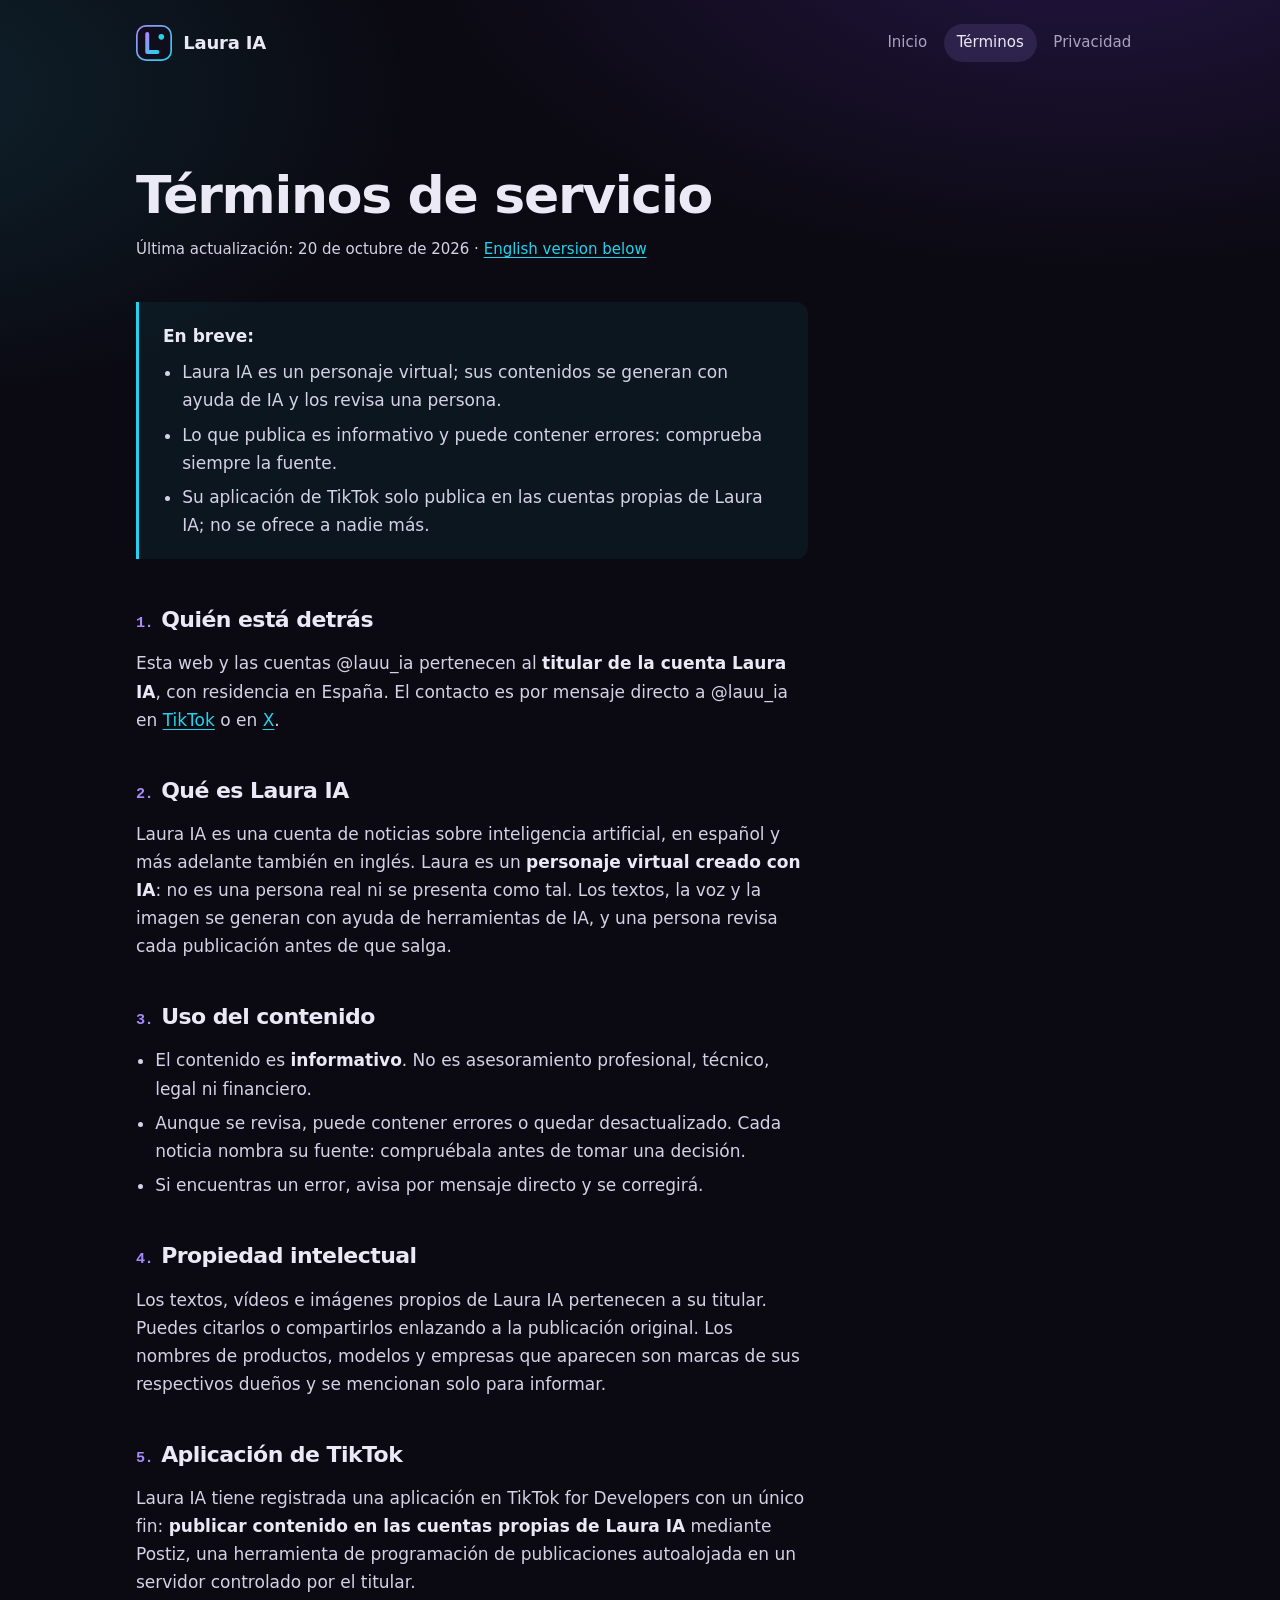
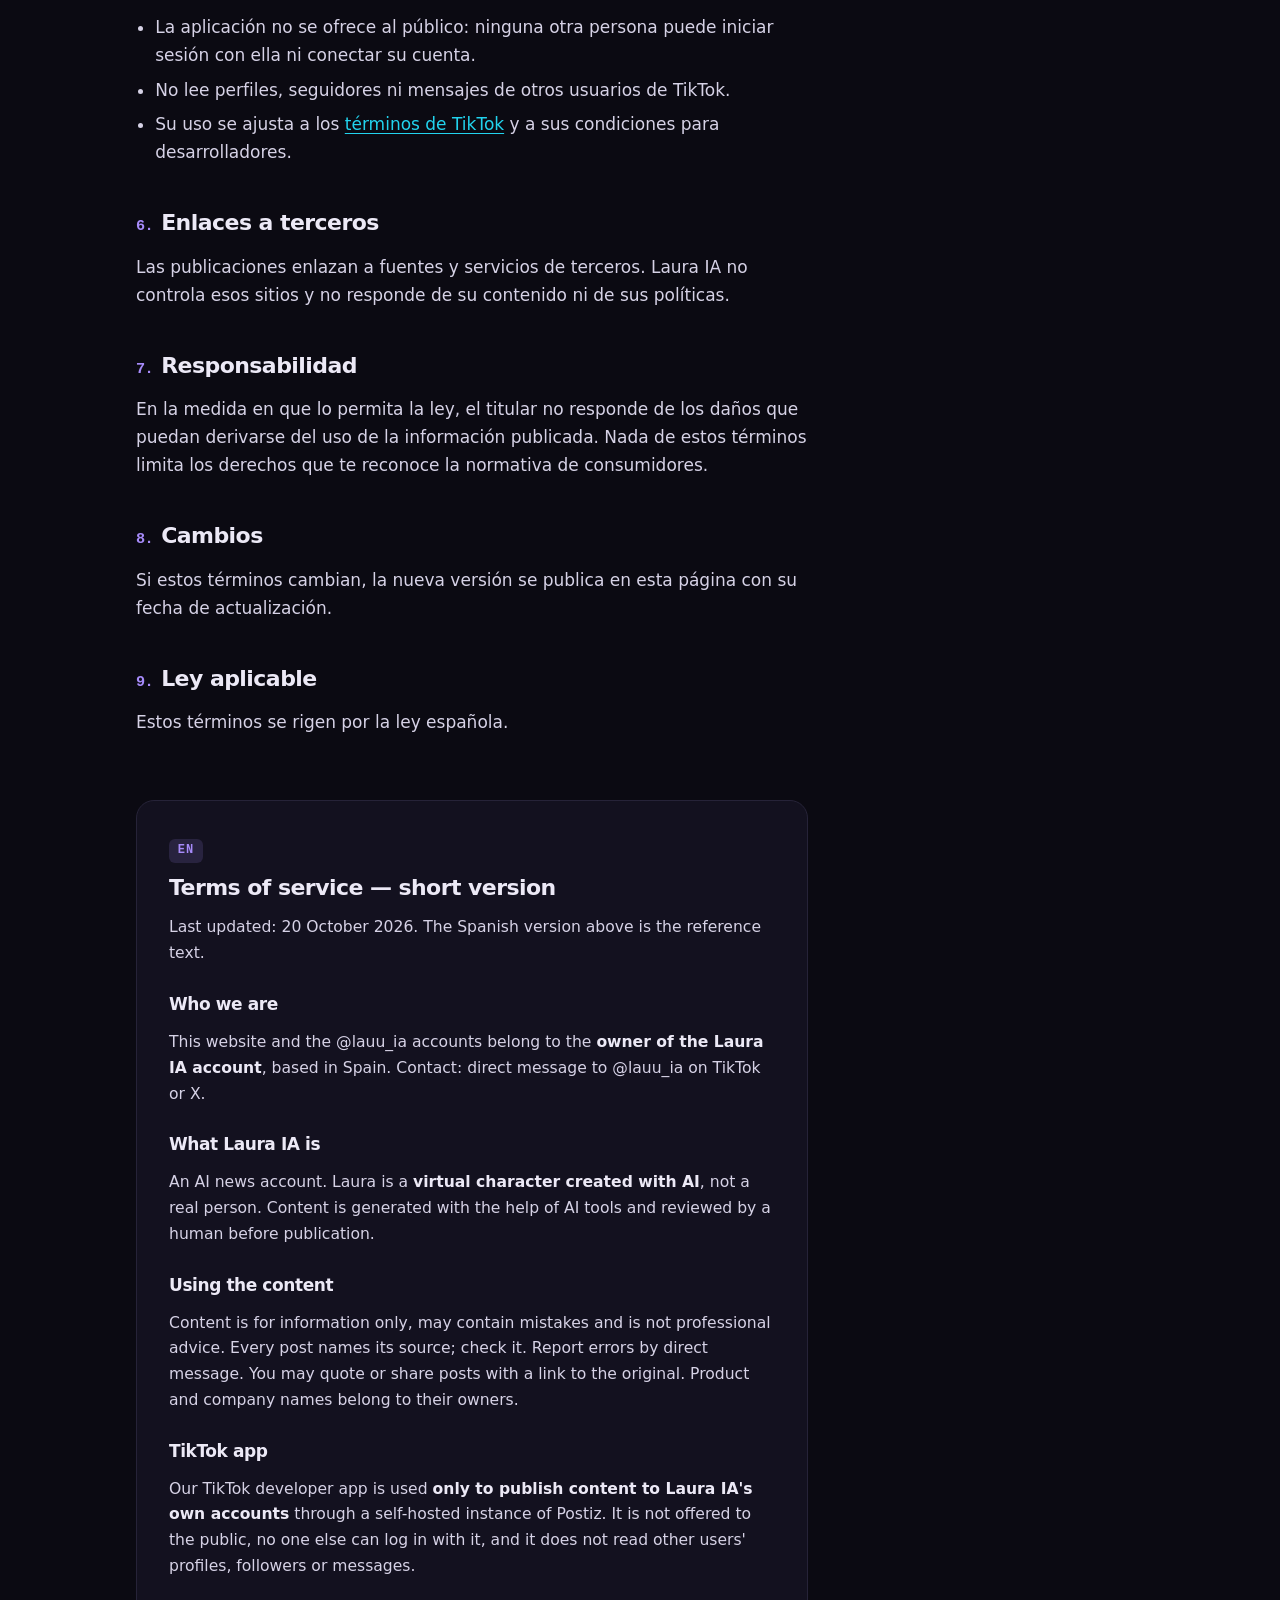
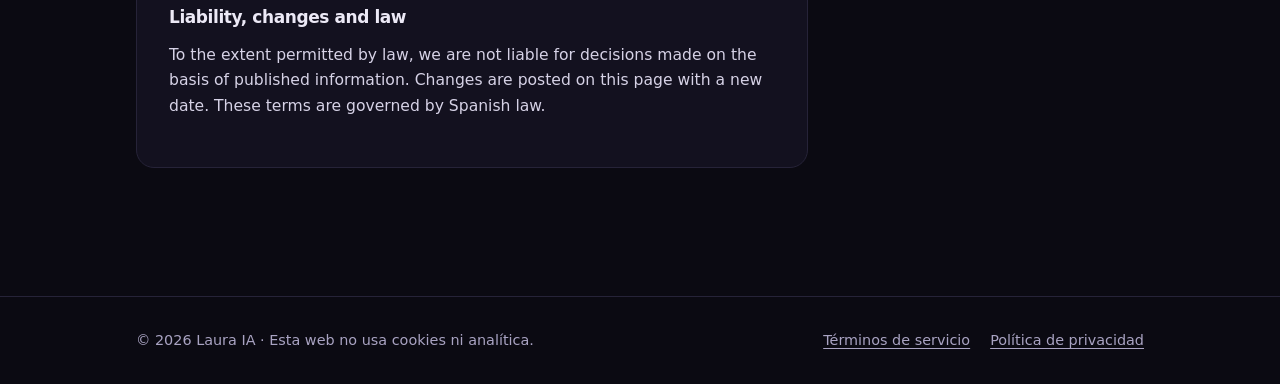
==== terminos/index.html @ e36b6e1d "Web pública de Laura IA: portada, términos y privacidad Sitio estático (HTML y CSS, sin build ni rec" ====
<!DOCTYPE html>
<html lang="es">
<head>
  <meta charset="utf-8">
  <meta name="viewport" content="width=device-width, initial-scale=1">
  <title>Términos de servicio — Laura IA</title>
  <meta name="description" content="Términos de servicio de Laura IA, cuenta de noticias de inteligencia artificial, y de su aplicación de TikTok.">
  <meta name="theme-color" content="#0b0a12">
  <link rel="icon" href="../assets/marca.svg" type="image/svg+xml">
  <link rel="stylesheet" href="../assets/estilo.css">
</head>
<body>
  <a class="saltar" href="#contenido">Saltar al contenido</a>

  <header class="contenedor cabecera">
    <a class="marca" href="../"><img src="../assets/marca.svg" alt="" width="36" height="36">Laura IA</a>
    <nav class="nav" aria-label="Principal">
      <a href="../">Inicio</a>
      <a href="./" aria-current="page">Términos</a>
      <a href="../privacidad/">Privacidad</a>
    </nav>
  </header>

  <main id="contenido" class="contenedor legal">
    <h1>Términos de servicio</h1>
    <p class="fecha">Última actualización: 20 de octubre de 2026 · <a href="#english">English version below</a></p>

    <div class="resumen">
      <p><strong>En breve:</strong></p>
      <ul>
        <li>Laura IA es un personaje virtual; sus contenidos se generan con ayuda de IA y los revisa una persona.</li>
        <li>Lo que publica es informativo y puede contener errores: comprueba siempre la fuente.</li>
        <li>Su aplicación de TikTok solo publica en las cuentas propias de Laura IA; no se ofrece a nadie más.</li>
      </ul>
    </div>

    <h2 id="titular"><span class="num">1.</span>Quién está detrás</h2>
    <p>Esta web y las cuentas @lauu_ia pertenecen al <strong>titular de la cuenta Laura IA</strong>, con residencia en España. El contacto es por mensaje directo a @lauu_ia en <a href="https://www.tiktok.com/@lauu_ia">TikTok</a> o en <a href="https://x.com/lauu_ia">X</a>.</p>

    <h2 id="que-es"><span class="num">2.</span>Qué es Laura IA</h2>
    <p>Laura IA es una cuenta de noticias sobre inteligencia artificial, en español y más adelante también en inglés. Laura es un <strong>personaje virtual creado con IA</strong>: no es una persona real ni se presenta como tal. Los textos, la voz y la imagen se generan con ayuda de herramientas de IA, y una persona revisa cada publicación antes de que salga.</p>

    <h2 id="contenido-uso"><span class="num">3.</span>Uso del contenido</h2>
    <ul>
      <li>El contenido es <strong>informativo</strong>. No es asesoramiento profesional, técnico, legal ni financiero.</li>
      <li>Aunque se revisa, puede contener errores o quedar desactualizado. Cada noticia nombra su fuente: compruébala antes de tomar una decisión.</li>
      <li>Si encuentras un error, avisa por mensaje directo y se corregirá.</li>
    </ul>

    <h2 id="propiedad"><span class="num">4.</span>Propiedad intelectual</h2>
    <p>Los textos, vídeos e imágenes propios de Laura IA pertenecen a su titular. Puedes citarlos o compartirlos enlazando a la publicación original. Los nombres de productos, modelos y empresas que aparecen son marcas de sus respectivos dueños y se mencionan solo para informar.</p>

    <h2 id="tiktok"><span class="num">5.</span>Aplicación de TikTok</h2>
    <p>Laura IA tiene registrada una aplicación en TikTok for Developers con un único fin: <strong>publicar contenido en las cuentas propias de Laura IA</strong> mediante Postiz, una herramienta de programación de publicaciones autoalojada en un servidor controlado por el titular.</p>
    <ul>
      <li>La aplicación no se ofrece al público: ninguna otra persona puede iniciar sesión con ella ni conectar su cuenta.</li>
      <li>No lee perfiles, seguidores ni mensajes de otros usuarios de TikTok.</li>
      <li>Su uso se ajusta a los <a href="https://www.tiktok.com/legal/page/global/terms-of-service/en">términos de TikTok</a> y a sus condiciones para desarrolladores.</li>
    </ul>

    <h2 id="enlaces"><span class="num">6.</span>Enlaces a terceros</h2>
    <p>Las publicaciones enlazan a fuentes y servicios de terceros. Laura IA no controla esos sitios y no responde de su contenido ni de sus políticas.</p>

    <h2 id="responsabilidad"><span class="num">7.</span>Responsabilidad</h2>
    <p>En la medida en que lo permita la ley, el titular no responde de los daños que puedan derivarse del uso de la información publicada. Nada de estos términos limita los derechos que te reconoce la normativa de consumidores.</p>

    <h2 id="cambios"><span class="num">8.</span>Cambios</h2>
    <p>Si estos términos cambian, la nueva versión se publica en esta página con su fecha de actualización.</p>

    <h2 id="ley"><span class="num">9.</span>Ley aplicable</h2>
    <p>Estos términos se rigen por la ley española.</p>

    <section class="ingles" lang="en" aria-labelledby="english">
      <span class="etiqueta">EN</span>
      <h2 id="english">Terms of service — short version</h2>
      <p>Last updated: 20 October 2026. The Spanish version above is the reference text.</p>
      <h3>Who we are</h3>
      <p>This website and the @lauu_ia accounts belong to the <strong>owner of the Laura IA account</strong>, based in Spain. Contact: direct message to @lauu_ia on TikTok or X.</p>
      <h3>What Laura IA is</h3>
      <p>An AI news account. Laura is a <strong>virtual character created with AI</strong>, not a real person. Content is generated with the help of AI tools and reviewed by a human before publication.</p>
      <h3>Using the content</h3>
      <p>Content is for information only, may contain mistakes and is not professional advice. Every post names its source; check it. Report errors by direct message. You may quote or share posts with a link to the original. Product and company names belong to their owners.</p>
      <h3>TikTok app</h3>
      <p>Our TikTok developer app is used <strong>only to publish content to Laura IA's own accounts</strong> through a self-hosted instance of Postiz. It is not offered to the public, no one else can log in with it, and it does not read other users' profiles, followers or messages.</p>
      <h3>Liability, changes and law</h3>
      <p>To the extent permitted by law, we are not liable for decisions made on the basis of published information. Changes are posted on this page with a new date. These terms are governed by Spanish law.</p>
    </section>
  </main>

  <footer class="pie">
    <div class="contenedor">
      <p>© 2026 Laura IA · Esta web no usa cookies ni analítica.</p>
      <nav aria-label="Legal">
        <a href="./">Términos de servicio</a>
        <a href="../privacidad/">Política de privacidad</a>
      </nav>
    </div>
  </footer>
</body>
</html>
---- assets/estilo.css ----
/* Laura IA — hoja única, sin dependencias ni fuentes externas */

:root {
  color-scheme: dark;
  --fondo: #0b0a12;
  --fondo-alto: #13111f;
  --borde: #262338;
  --texto: #ece9f6;
  --texto-suave: #a9a3c2;
  --violeta: #a78bfa;
  --violeta-hondo: #7c3aed;
  --cian: #22d3ee;
  --degradado: linear-gradient(120deg, var(--violeta) 0%, var(--cian) 100%);
  --radio: 18px;
  --ancho: 68rem;
  --lectura: 42rem;
  --sans: ui-sans-serif, system-ui, -apple-system, "Segoe UI", Roboto, "Helvetica Neue", Arial, sans-serif;
  --mono: ui-monospace, "SF Mono", "Cascadia Code", "Roboto Mono", Menlo, Consolas, monospace;
}

*, *::before, *::after { box-sizing: border-box; }

html { -webkit-text-size-adjust: 100%; text-size-adjust: 100%; }

body {
  margin: 0;
  min-height: 100vh;
  display: flex;
  flex-direction: column;
  background:
    radial-gradient(60rem 32rem at 85% -10%, rgb(124 58 237 / 0.22), transparent 70%),
    radial-gradient(48rem 28rem at -10% 10%, rgb(34 211 238 / 0.12), transparent 70%),
    var(--fondo);
  background-attachment: fixed;
  color: var(--texto);
  font: 400 1.0625rem/1.65 var(--sans);
  -webkit-font-smoothing: antialiased;
}

main { flex: 1; }

a { color: var(--cian); text-underline-offset: 0.2em; text-decoration-thickness: 1px; }
a:hover { color: #67e8f9; text-decoration-thickness: 2px; }

:focus-visible {
  outline: 2px solid var(--cian);
  outline-offset: 3px;
  border-radius: 6px;
}

.saltar {
  position: absolute;
  left: 1rem;
  top: -4rem;
  z-index: 10;
  padding: 0.6rem 1rem;
  border-radius: 10px;
  background: var(--texto);
  color: var(--fondo);
  font-weight: 600;
  text-decoration: none;
}
.saltar:focus { top: 1rem; }

.contenedor {
  width: 100%;
  max-width: var(--ancho);
  margin-inline: auto;
  padding-inline: clamp(1.25rem, 4vw, 2.5rem);
}

/* Cabecera */

.cabecera {
  display: flex;
  align-items: center;
  justify-content: space-between;
  gap: 1rem;
  padding-block: 1.5rem;
}

.marca {
  display: inline-flex;
  align-items: center;
  gap: 0.7rem;
  color: var(--texto);
  font-weight: 700;
  font-size: 1.125rem;
  letter-spacing: -0.01em;
  text-decoration: none;
}
.marca:hover { color: var(--texto); }
.marca img { width: 2.25rem; height: 2.25rem; }

.nav { display: flex; gap: 0.25rem; flex-wrap: wrap; }
.nav a {
  padding: 0.4rem 0.8rem;
  border-radius: 999px;
  color: var(--texto-suave);
  font-size: 0.9375rem;
  text-decoration: none;
}
.nav a:hover { color: var(--texto); background: rgb(255 255 255 / 0.05); }
.nav a[aria-current="page"] { color: var(--texto); background: rgb(167 139 250 / 0.14); }

/* Portada */

.portada { padding-block: clamp(3rem, 10vw, 7rem) clamp(2.5rem, 6vw, 4.5rem); }

.antetitulo {
  display: inline-flex;
  align-items: center;
  gap: 0.55rem;
  margin: 0 0 1.5rem;
  padding: 0.35rem 0.85rem 0.35rem 0.65rem;
  border: 1px solid var(--borde);
  border-radius: 999px;
  background: rgb(19 17 31 / 0.7);
  color: var(--texto-suave);
  font-size: 0.875rem;
}
.antetitulo::before {
  content: "";
  width: 0.5rem;
  height: 0.5rem;
  border-radius: 50%;
  background: var(--cian);
  box-shadow: 0 0 0 4px rgb(34 211 238 / 0.18);
}

h1, h2, h3 { line-height: 1.15; letter-spacing: -0.025em; text-wrap: balance; }
h2, h3 { font-weight: 700; }

.portada h1 {
  max-width: 16ch;
  margin: 0;
  font-size: clamp(2.6rem, 7.5vw, 5rem);
  font-weight: 800;
}
.portada h1 em {
  font-style: normal;
  background: var(--degradado);
  -webkit-background-clip: text;
  background-clip: text;
  color: transparent;
}

.entradilla {
  max-width: 38rem;
  margin: 1.5rem 0 2.25rem;
  color: var(--texto-suave);
  font-size: clamp(1.125rem, 2.2vw, 1.3rem);
}

.acciones { display: flex; flex-wrap: wrap; gap: 0.75rem; }

.boton {
  display: inline-flex;
  align-items: center;
  gap: 0.6rem;
  padding: 0.8rem 1.25rem;
  border: 1px solid var(--borde);
  border-radius: 14px;
  background: var(--fondo-alto);
  color: var(--texto);
  font-weight: 600;
  text-decoration: none;
  transition: border-color 0.15s, transform 0.15s;
}
.boton:hover { color: var(--texto); border-color: var(--violeta); transform: translateY(-1px); }
.boton svg { width: 1.15rem; height: 1.15rem; flex: none; }
.boton span { color: var(--texto-suave); font-weight: 400; }

/* Bloques */

.seccion { padding-block: clamp(2rem, 6vw, 4rem); }
.seccion + .seccion { border-top: 1px solid var(--borde); }

.seccion > h2 {
  margin: 0 0 2rem;
  font-size: clamp(1.6rem, 3.5vw, 2.25rem);
}

.rejilla {
  display: grid;
  grid-template-columns: repeat(4, 1fr);
  gap: 1rem;
  margin: 0;
  padding: 0;
  list-style: none;
}

.tarjeta {
  position: relative;
  padding: 1.5rem;
  border: 1px solid var(--borde);
  border-radius: var(--radio);
  background: linear-gradient(180deg, rgb(255 255 255 / 0.03), transparent), var(--fondo-alto);
}
.tarjeta h3 { margin: 0 0 0.5rem; font-size: 1.125rem; }
.tarjeta p { margin: 0; color: var(--texto-suave); }
.tarjeta .num {
  display: block;
  margin-bottom: 1rem;
  color: var(--violeta);
  font: 600 0.8125rem/1 var(--mono);
  letter-spacing: 0.08em;
}

.aviso {
  display: grid;
  grid-template-columns: auto 1fr;
  gap: 1.25rem;
  align-items: start;
  padding: clamp(1.25rem, 3vw, 2rem);
  border-radius: var(--radio);
  border: 1px solid transparent;
  background:
    linear-gradient(var(--fondo-alto), var(--fondo-alto)) padding-box,
    var(--degradado) border-box;
}
.aviso img { width: 3rem; height: 3rem; }
.aviso h2 { margin: 0 0 0.5rem; font-size: 1.375rem; }
.aviso p { margin: 0; color: var(--texto-suave); }
.aviso p + p { margin-top: 0.75rem; }

/* Páginas legales */

.legal { padding-block: clamp(2.5rem, 7vw, 5rem); }
.legal > * { max-width: var(--lectura); }

.legal h1 { margin: 0 0 0.75rem; font-size: clamp(2.2rem, 5.5vw, 3.25rem); font-weight: 800; }

.fecha { margin: 0 0 2.5rem; color: var(--texto-suave); font-size: 0.9375rem; }

.resumen {
  margin: 0 0 3rem;
  padding: 1.25rem 1.5rem;
  border-left: 3px solid var(--cian);
  border-radius: 0 12px 12px 0;
  background: rgb(34 211 238 / 0.06);
}
.resumen p { margin: 0; }
.resumen ul { margin: 0.5rem 0 0; padding-left: 1.2rem; }

.legal h2 {
  margin: 2.75rem 0 0.75rem;
  font-size: 1.375rem;
  scroll-margin-top: 1.5rem;
}
.legal h2 .num { margin-right: 0.5rem; color: var(--violeta); font: 600 0.95rem var(--mono); }
.legal p, .legal li { color: #d6d2e6; }
.legal ul { padding-left: 1.2rem; }
.legal li + li { margin-top: 0.4rem; }
.legal strong { color: var(--texto); }

.ingles {
  margin-top: 4rem;
  padding: clamp(1.25rem, 3vw, 2rem);
  border: 1px solid var(--borde);
  border-radius: var(--radio);
  background: var(--fondo-alto);
}
.ingles h2 { margin-top: 0; }
.ingles h3 { margin: 1.75rem 0 0.5rem; font-size: 1.0625rem; }
.ingles p, .ingles li { font-size: 0.975rem; }
.etiqueta {
  display: inline-block;
  margin-bottom: 0.75rem;
  padding: 0.15rem 0.55rem;
  border-radius: 6px;
  background: rgb(167 139 250 / 0.14);
  color: var(--violeta);
  font: 600 0.75rem/1.6 var(--mono);
  letter-spacing: 0.08em;
}

/* Pie */

.pie {
  margin-top: 3rem;
  padding-block: 2rem;
  border-top: 1px solid var(--borde);
  color: var(--texto-suave);
  font-size: 0.9rem;
}
.pie .contenedor { display: flex; flex-wrap: wrap; gap: 0.75rem 2rem; justify-content: space-between; }
.pie p { margin: 0; }
.pie nav { display: flex; flex-wrap: wrap; gap: 1.25rem; }
.pie a { color: var(--texto-suave); }
.pie a:hover { color: var(--texto); }

@media (max-width: 60rem) {
  .rejilla { grid-template-columns: repeat(2, 1fr); }
}

@media (max-width: 34rem) {
  .rejilla { grid-template-columns: 1fr; }
  .cabecera { flex-direction: column; align-items: flex-start; }
  .nav { margin-left: -0.8rem; }
  .aviso { grid-template-columns: 1fr; }
  .boton { width: 100%; justify-content: center; }
}

@media (prefers-reduced-motion: reduce) {
  * { transition: none !important; }
}
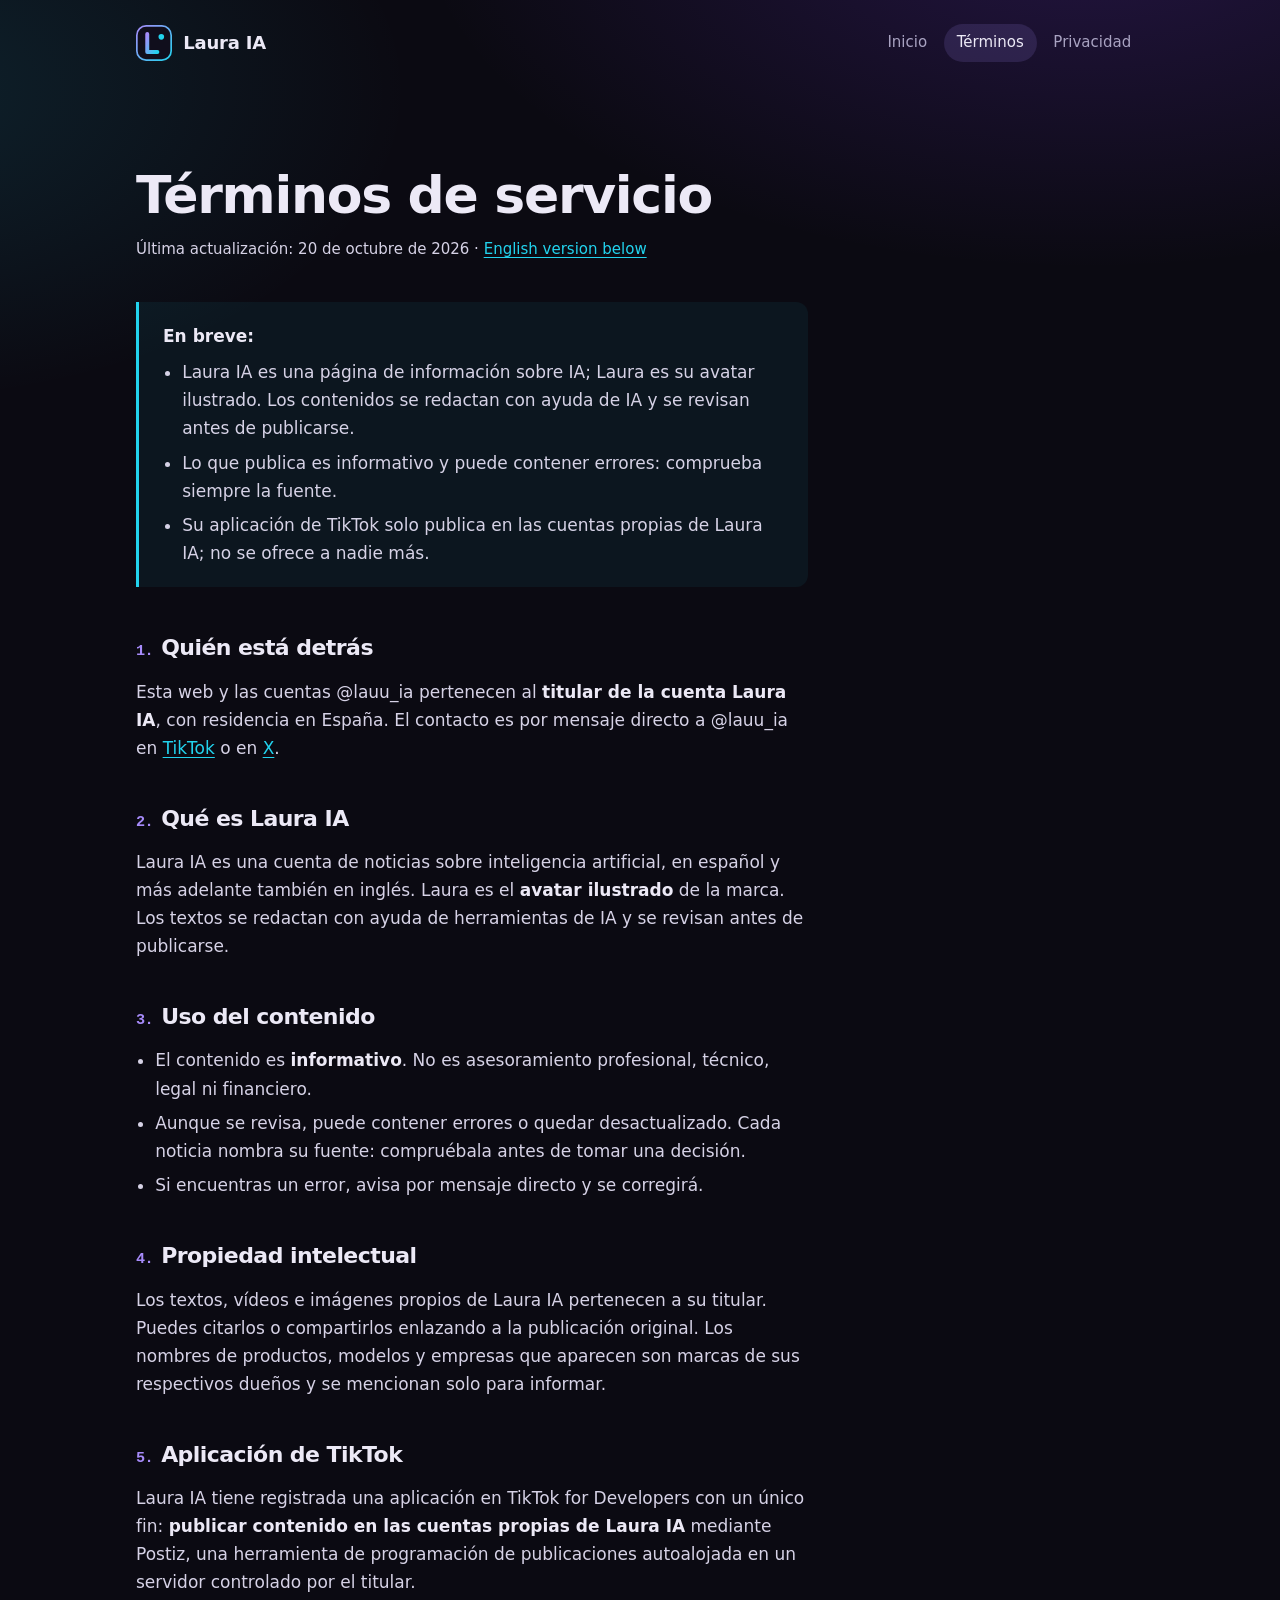
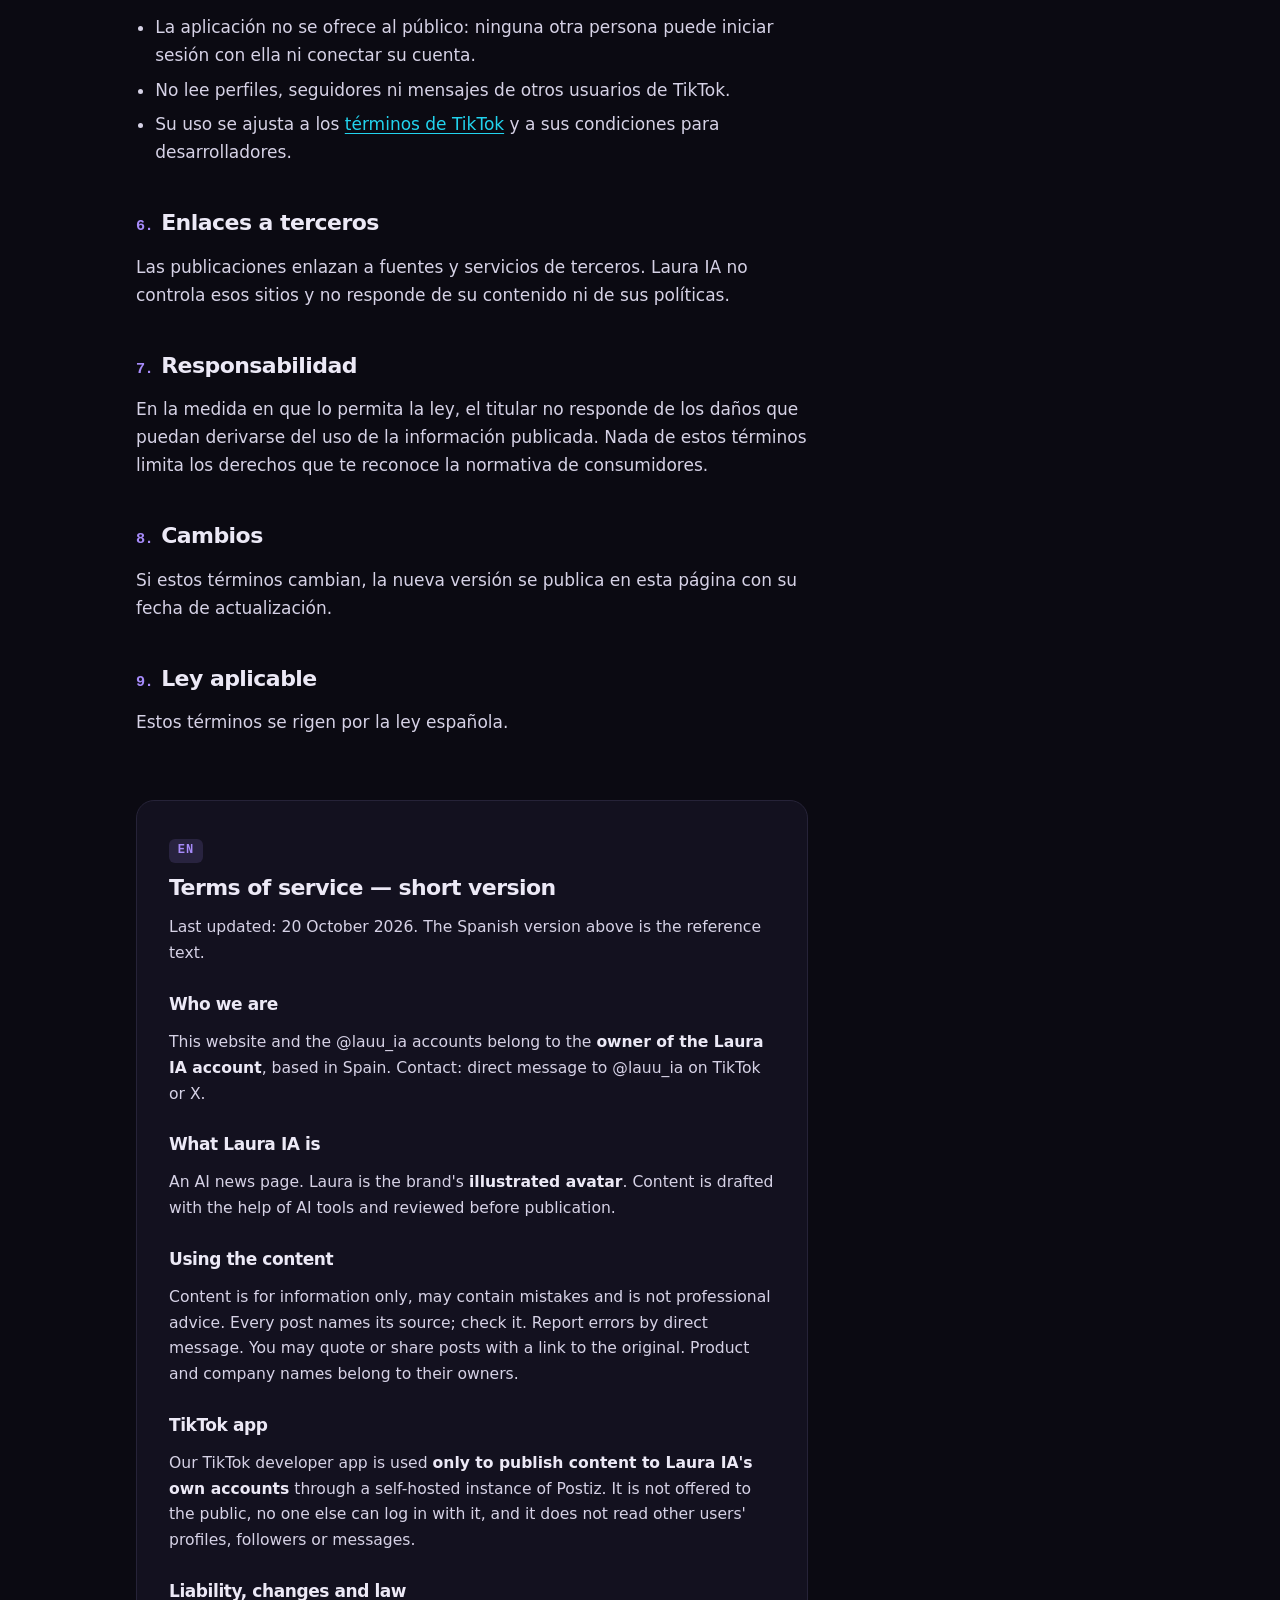
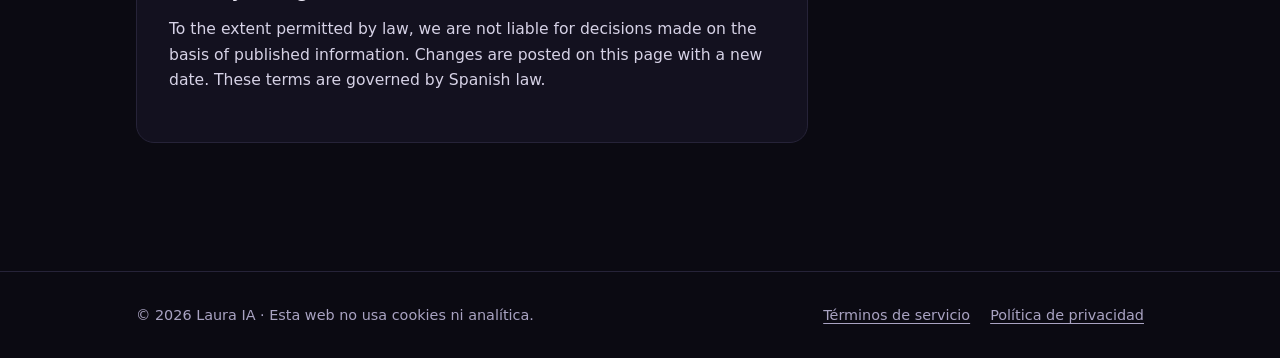
==== commit eb6f9b92: "Textos: página de información con avatar ilustrado, no personaje Co-Authored-By: Claude Opus 5.5 (1M" ====
--- a/terminos/index.html
+++ b/terminos/index.html
@@ -28,7 +28,7 @@
     <div class="resumen">
       <p><strong>En breve:</strong></p>
       <ul>
-        <li>Laura IA es un personaje virtual; sus contenidos se generan con ayuda de IA y los revisa una persona.</li>
+        <li>Laura IA es una página de información sobre IA; Laura es su avatar ilustrado. Los contenidos se redactan con ayuda de IA y se revisan antes de publicarse.</li>
         <li>Lo que publica es informativo y puede contener errores: comprueba siempre la fuente.</li>
         <li>Su aplicación de TikTok solo publica en las cuentas propias de Laura IA; no se ofrece a nadie más.</li>
       </ul>
@@ -38,7 +38,7 @@
     <p>Esta web y las cuentas @lauu_ia pertenecen al <strong>titular de la cuenta Laura IA</strong>, con residencia en España. El contacto es por mensaje directo a @lauu_ia en <a href="https://www.tiktok.com/@lauu_ia">TikTok</a> o en <a href="https://x.com/lauu_ia">X</a>.</p>
 
     <h2 id="que-es"><span class="num">2.</span>Qué es Laura IA</h2>
-    <p>Laura IA es una cuenta de noticias sobre inteligencia artificial, en español y más adelante también en inglés. Laura es un <strong>personaje virtual creado con IA</strong>: no es una persona real ni se presenta como tal. Los textos, la voz y la imagen se generan con ayuda de herramientas de IA, y una persona revisa cada publicación antes de que salga.</p>
+    <p>Laura IA es una cuenta de noticias sobre inteligencia artificial, en español y más adelante también en inglés. Laura es el <strong>avatar ilustrado</strong> de la marca. Los textos se redactan con ayuda de herramientas de IA y se revisan antes de publicarse.</p>
 
     <h2 id="contenido-uso"><span class="num">3.</span>Uso del contenido</h2>
     <ul>
@@ -77,7 +77,7 @@
       <h3>Who we are</h3>
       <p>This website and the @lauu_ia accounts belong to the <strong>owner of the Laura IA account</strong>, based in Spain. Contact: direct message to @lauu_ia on TikTok or X.</p>
       <h3>What Laura IA is</h3>
-      <p>An AI news account. Laura is a <strong>virtual character created with AI</strong>, not a real person. Content is generated with the help of AI tools and reviewed by a human before publication.</p>
+      <p>An AI news page. Laura is the brand's <strong>illustrated avatar</strong>. Content is drafted with the help of AI tools and reviewed before publication.</p>
       <h3>Using the content</h3>
       <p>Content is for information only, may contain mistakes and is not professional advice. Every post names its source; check it. Report errors by direct message. You may quote or share posts with a link to the original. Product and company names belong to their owners.</p>
       <h3>TikTok app</h3>
